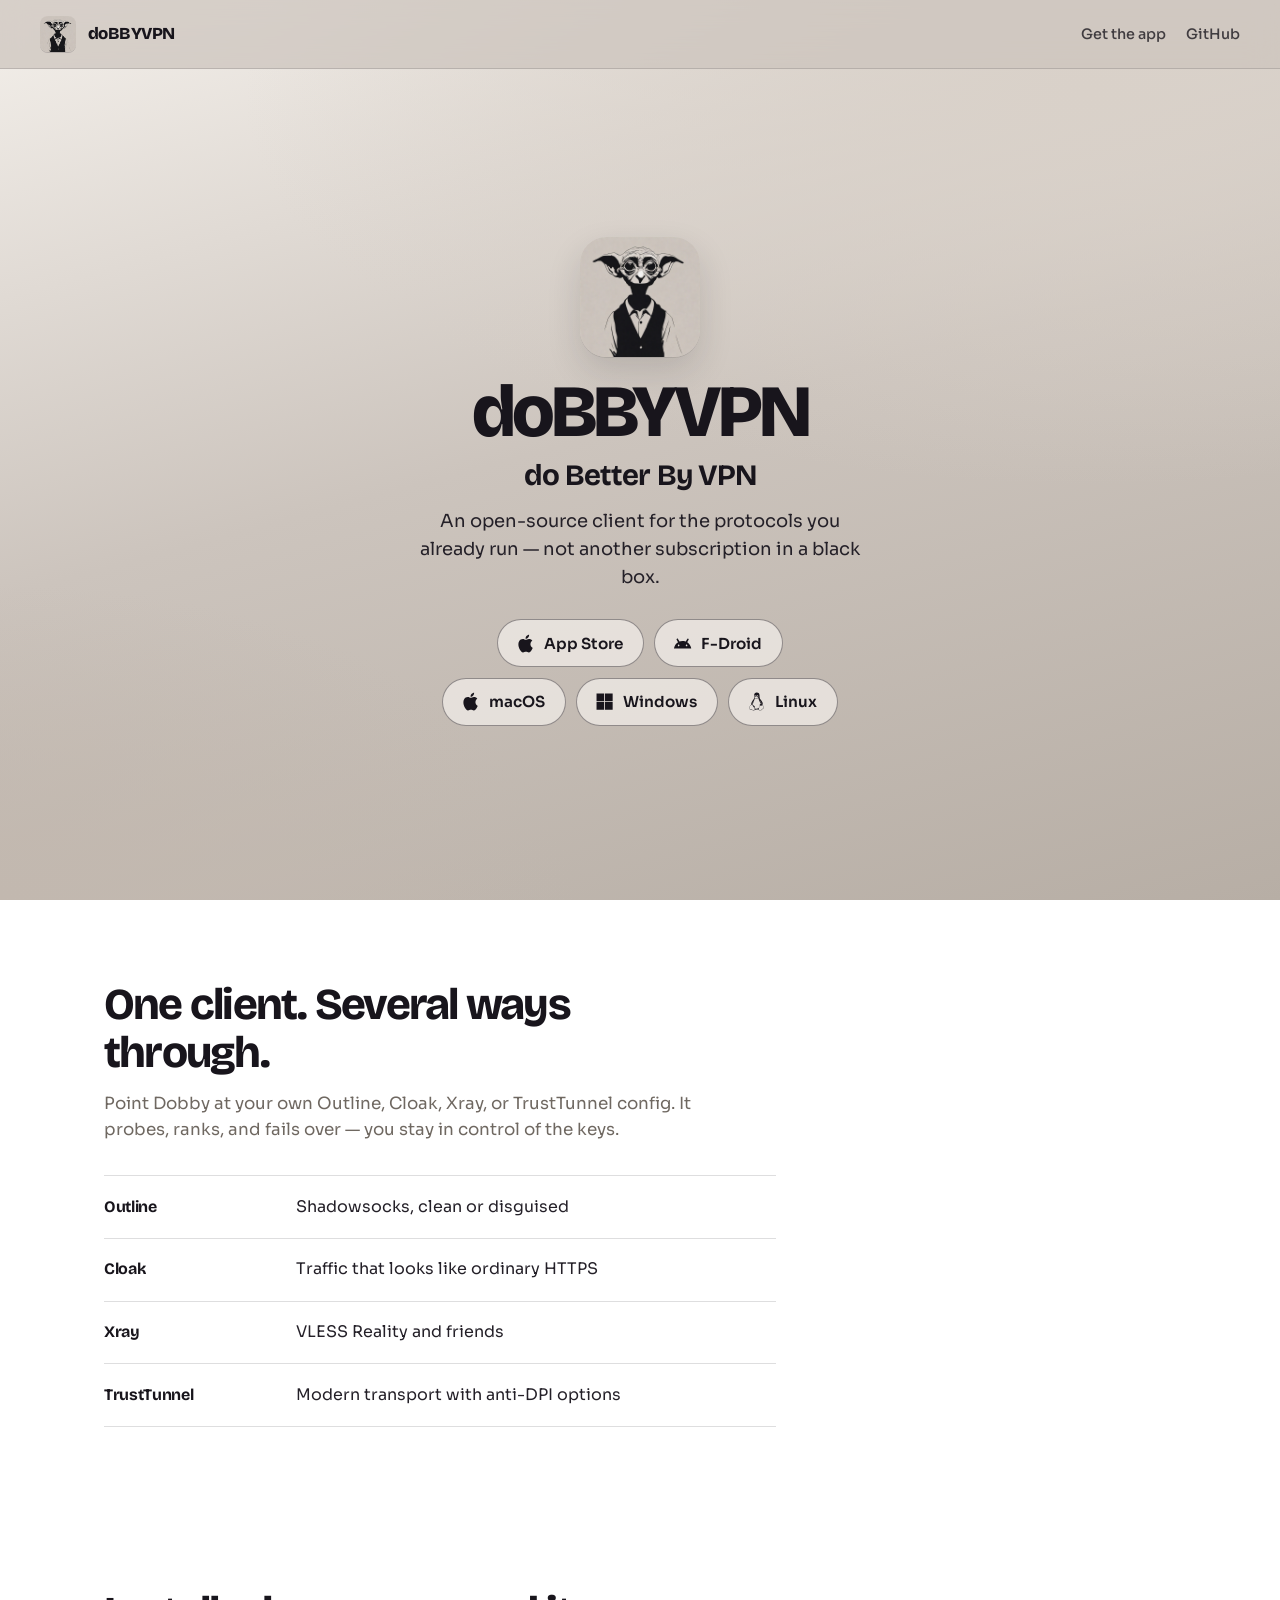
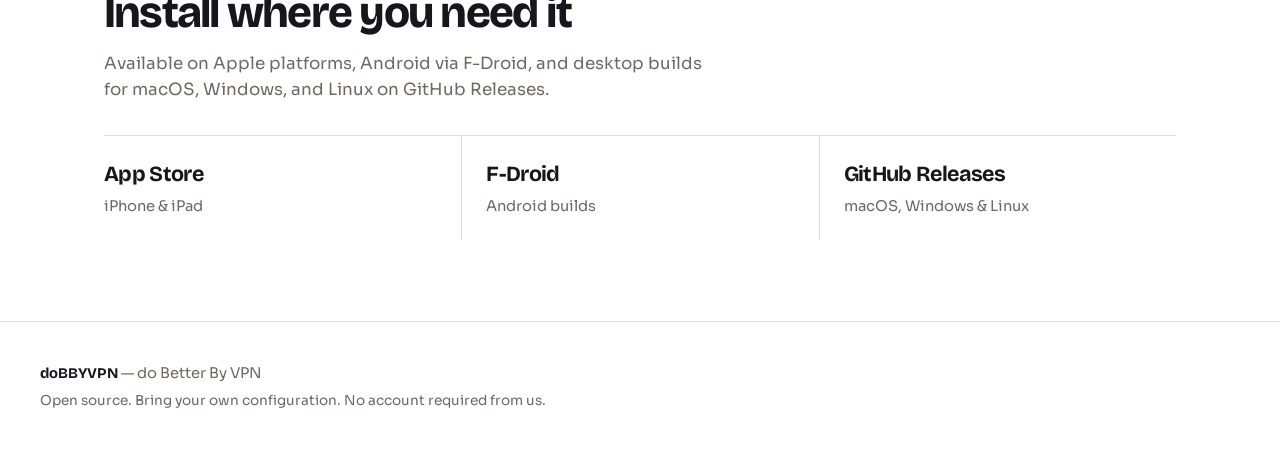
==== index.html @ 440f5062 "Add static dobbyvpn.com landing page. Publish a centered product landing with App Store, F-Droid, an" ====
<!DOCTYPE html>
<html lang="en">
<head>
  <meta charset="utf-8" />
  <meta name="viewport" content="width=device-width, initial-scale=1" />
  <title>doBBYVPN — do Better By VPN</title>
  <meta name="description" content="Open-source multi-protocol VPN client. Outline, Cloak, Xray, and TrustTunnel — bring your own config, keep your traffic yours." />
  <link rel="icon" type="image/png" sizes="32x32" href="assets/favicon-32.png" />
  <link rel="apple-touch-icon" href="assets/apple-touch-icon.png" />
  <link rel="preconnect" href="https://fonts.googleapis.com" />
  <link rel="preconnect" href="https://fonts.gstatic.com" crossorigin />
  <link href="https://fonts.googleapis.com/css2?family=Bricolage+Grotesque:opsz,wght@12..96,500;12..96,700;12..96,800&family=Sora:wght@400;500;600&display=swap" rel="stylesheet" />
  <link rel="stylesheet" href="styles.css" />
</head>
<body>
  <a class="skip" href="#main">Skip to content</a>

  <header class="site-header">
    <div class="brand-mark" aria-hidden="true">
      <img src="assets/icon-512.png" alt="" width="36" height="36" />
    </div>
    <span class="brand-word">doBBYVPN</span>
    <nav class="header-nav" aria-label="Primary">
      <a href="#get">Get the app</a>
      <a href="https://github.com/DobbyVPN/DobbyVPN" rel="noopener noreferrer">GitHub</a>
    </nav>
  </header>

  <main id="main">
    <section class="hero" aria-label="DobbyVPN">
      <div class="hero-stage">
        <div class="hero-visual" aria-hidden="true">
          <img class="hero-icon" src="assets/icon.png" alt="" width="1024" height="1024" />
        </div>
        <div class="hero-copy">
          <p class="brand-hero">doBBYVPN</p>
          <h1>do Better By VPN</h1>
          <p class="lede">
            An open-source client for the protocols you already run —
            not another subscription in a black box.
          </p>
          <div class="cta-stack" aria-label="Downloads">
            <div class="cta-row" aria-label="Mobile">
              <a class="btn btn-ghost" href="https://apps.apple.com/us/app/dobbyvpn-do-better-by-vpn/id6741442515" rel="noopener noreferrer">
                <span class="btn-icon btn-icon--apple" aria-hidden="true"><svg viewBox="0 0 24 24" focusable="false"><path fill="currentColor" d="M12.152 6.896c-.948 0-2.415-1.078-3.96-1.04-2.04.027-3.91 1.183-4.961 3.014-2.117 3.675-.546 9.103 1.519 12.09 1.013 1.454 2.208 3.09 3.792 3.039 1.52-.065 2.09-.987 3.935-.987 1.831 0 2.35.987 3.96.948 1.637-.026 2.676-1.48 3.676-2.948 1.156-1.688 1.636-3.325 1.662-3.415-.039-.013-3.182-1.221-3.22-4.857-.026-3.04 2.48-4.494 2.597-4.559-1.429-2.09-3.623-2.324-4.39-2.376-2-.156-3.675 1.09-4.61 1.09zM15.53 3.83c.843-1.012 1.4-2.427 1.245-3.83-1.207.052-2.662.805-3.532 1.818-.78.896-1.454 2.338-1.273 3.714 1.338.104 2.715-.688 3.559-1.701"/></svg></span>
                <span>App Store</span>
              </a>
              <a class="btn btn-ghost" href="https://f-droid.org/en/packages/com.dobby.vpn/" rel="noopener noreferrer">
                <span class="btn-icon btn-icon--android" aria-hidden="true"><svg viewBox="0 0 24 24" focusable="false"><path fill="currentColor" d="M18.4395 5.5586c-.675 1.1664-1.352 2.3318-2.0274 3.498-.0366-.0155-.0742-.0286-.1113-.043-1.8249-.6957-3.484-.8-4.42-.787-1.8551.0185-3.3544.4643-4.2597.8203-.084-.1494-1.7526-3.021-2.0215-3.4864a1.1451 1.1451 0 0 0-.1406-.1914c-.3312-.364-.9054-.4859-1.379-.203-.475.282-.7136.9361-.3886 1.5019 1.9466 3.3696-.0966-.2158 1.9473 3.3593.0172.031-.4946.2642-1.3926 1.0177C2.8987 12.176.452 14.772 0 18.9902h24c-.119-1.1108-.3686-2.099-.7461-3.0683-.7438-1.9118-1.8435-3.2928-2.7402-4.1836a12.1048 12.1048 0 0 0-2.1309-1.6875c.6594-1.122 1.312-2.2559 1.9649-3.3848.2077-.3615.1886-.7956-.0079-1.1191a1.1001 1.1001 0 0 0-.8515-.5332c-.5225-.0536-.9392.3128-1.0488.5449zm-.0391 8.461c.3944.5926.324 1.3306-.1563 1.6503-.4799.3197-1.188.0985-1.582-.4941-.3944-.5927-.324-1.3307.1563-1.6504.4727-.315 1.1812-.1086 1.582.4941zM7.207 13.5273c.4803.3197.5506 1.0577.1563 1.6504-.394.5926-1.1038.8138-1.584.4941-.48-.3197-.5503-1.0577-.1563-1.6504.4008-.6021 1.1087-.8106 1.584-.4941z"/></svg></span>
                <span>F-Droid</span>
              </a>
            </div>
            <div class="cta-row" aria-label="Desktop">
              <a class="btn btn-ghost" href="https://github.com/DobbyVPN/DobbyVPN/releases" rel="noopener noreferrer">
                <span class="btn-icon btn-icon--apple" aria-hidden="true"><svg viewBox="0 0 24 24" focusable="false"><path fill="currentColor" d="M12.152 6.896c-.948 0-2.415-1.078-3.96-1.04-2.04.027-3.91 1.183-4.961 3.014-2.117 3.675-.546 9.103 1.519 12.09 1.013 1.454 2.208 3.09 3.792 3.039 1.52-.065 2.09-.987 3.935-.987 1.831 0 2.35.987 3.96.948 1.637-.026 2.676-1.48 3.676-2.948 1.156-1.688 1.636-3.325 1.662-3.415-.039-.013-3.182-1.221-3.22-4.857-.026-3.04 2.48-4.494 2.597-4.559-1.429-2.09-3.623-2.324-4.39-2.376-2-.156-3.675 1.09-4.61 1.09zM15.53 3.83c.843-1.012 1.4-2.427 1.245-3.83-1.207.052-2.662.805-3.532 1.818-.78.896-1.454 2.338-1.273 3.714 1.338.104 2.715-.688 3.559-1.701"/></svg></span>
                <span>macOS</span>
              </a>
              <a class="btn btn-ghost" href="https://github.com/DobbyVPN/DobbyVPN/releases" rel="noopener noreferrer">
                <span class="btn-icon btn-icon--windows" aria-hidden="true"><svg viewBox="0 0 24 24" focusable="false"><path fill="currentColor" d="M0,0H11.377V11.372H0ZM12.623,0H24V11.372H12.623ZM0,12.623H11.377V24H0Zm12.623,0H24V24H12.623"/></svg></span>
                <span>Windows</span>
              </a>
              <a class="btn btn-ghost" href="https://github.com/DobbyVPN/DobbyVPN/releases" rel="noopener noreferrer">
                <span class="btn-icon btn-icon--linux" aria-hidden="true"><svg viewBox="0 0 24 24" focusable="false"><path fill="currentColor" d="M12.504 0c-.155 0-.315.008-.48.021-4.226.333-3.105 4.807-3.17 6.298-.076 1.092-.3 1.953-1.05 3.02-.885 1.051-2.127 2.75-2.716 4.521-.278.832-.41 1.684-.287 2.489a.424.424 0 00-.11.135c-.26.268-.45.6-.663.839-.199.199-.485.267-.797.4-.313.136-.658.269-.864.68-.09.189-.136.394-.132.602 0 .199.027.4.055.536.058.399.116.728.04.97-.249.68-.28 1.145-.106 1.484.174.334.535.47.94.601.81.2 1.91.135 2.774.6.926.466 1.866.67 2.616.47.526-.116.97-.464 1.208-.946.587-.003 1.23-.269 2.26-.334.699-.058 1.574.267 2.577.2.025.134.063.198.114.333l.003.003c.391.778 1.113 1.132 1.884 1.071.771-.06 1.592-.536 2.257-1.306.631-.765 1.683-1.084 2.378-1.503.348-.199.629-.469.649-.853.023-.4-.2-.811-.714-1.376v-.097l-.003-.003c-.17-.2-.25-.535-.338-.926-.085-.401-.182-.786-.492-1.046h-.003c-.059-.054-.123-.067-.188-.135a.357.357 0 00-.19-.064c.431-1.278.264-2.55-.173-3.694-.533-1.41-1.465-2.638-2.175-3.483-.796-1.005-1.576-1.957-1.56-3.368.026-2.152.236-6.133-3.544-6.139zm.529 3.405h.013c.213 0 .396.062.584.198.19.135.33.332.438.533.105.259.158.459.166.724 0-.02.006-.04.006-.06v.105a.086.086 0 01-.004-.021l-.004-.024a1.807 1.807 0 01-.15.706.953.953 0 01-.213.335.71.71 0 00-.088-.042c-.104-.045-.198-.064-.284-.133a1.312 1.312 0 00-.22-.066c.05-.06.146-.133.183-.198.053-.128.082-.264.088-.402v-.02a1.21 1.21 0 00-.061-.4c-.045-.134-.101-.2-.183-.333-.084-.066-.167-.132-.267-.132h-.016c-.093 0-.176.03-.262.132a.8.8 0 00-.205.334 1.18 1.18 0 00-.09.4v.019c.002.089.008.179.02.267-.193-.067-.438-.135-.607-.202a1.635 1.635 0 01-.018-.2v-.02a1.772 1.772 0 01.15-.768c.082-.22.232-.406.43-.533a.985.985 0 01.594-.2zm-2.962.059h.036c.142 0 .27.048.399.135.146.129.264.288.344.465.09.199.14.4.153.667v.004c.007.134.006.2-.002.266v.08c-.03.007-.056.018-.083.024-.152.055-.274.135-.393.2.012-.09.013-.18.003-.267v-.015c-.012-.133-.04-.2-.082-.333a.613.613 0 00-.166-.267.248.248 0 00-.183-.064h-.021c-.071.006-.13.04-.186.132a.552.552 0 00-.12.27.944.944 0 00-.023.33v.015c.012.135.037.2.08.334.046.134.098.2.166.268.01.009.02.018.034.024-.07.057-.117.07-.176.136a.304.304 0 01-.131.068 2.62 2.62 0 01-.275-.402 1.772 1.772 0 01-.155-.667 1.759 1.759 0 01.08-.668 1.43 1.43 0 01.283-.535c.128-.133.26-.2.418-.2zm1.37 1.706c.332 0 .733.065 1.216.399.293.2.523.269 1.052.468h.003c.255.136.405.266.478.399v-.131a.571.571 0 01.016.47c-.123.31-.516.643-1.063.842v.002c-.268.135-.501.333-.775.465-.276.135-.588.292-1.012.267a1.139 1.139 0 01-.448-.067 3.566 3.566 0 01-.322-.198c-.195-.135-.363-.332-.612-.465v-.005h-.005c-.4-.246-.616-.512-.686-.71-.07-.268-.005-.47.193-.6.224-.135.38-.271.483-.336.104-.074.143-.102.176-.131h.002v-.003c.169-.202.436-.47.839-.601.139-.036.294-.065.466-.065zm2.8 2.142c.358 1.417 1.196 3.475 1.735 4.473.286.534.855 1.659 1.102 3.024.156-.005.33.018.513.064.646-1.671-.546-3.467-1.089-3.966-.22-.2-.232-.335-.123-.335.59.534 1.365 1.572 1.646 2.757.13.535.16 1.104.021 1.67.067.028.135.06.205.067 1.032.534 1.413.938 1.23 1.537v-.043c-.06-.003-.12 0-.18 0h-.016c.151-.467-.182-.825-1.065-1.224-.915-.4-1.646-.336-1.77.465-.008.043-.013.066-.018.135-.068.023-.139.053-.209.064-.43.268-.662.669-.793 1.187-.13.533-.17 1.156-.205 1.869v.003c-.02.334-.17.838-.319 1.35-1.5 1.072-3.58 1.538-5.348.334a2.645 2.645 0 00-.402-.533 1.45 1.45 0 00-.275-.333c.182 0 .338-.03.465-.067a.615.615 0 00.314-.334c.108-.267 0-.697-.345-1.163-.345-.467-.931-.995-1.788-1.521-.63-.4-.986-.87-1.15-1.396-.165-.534-.143-1.085-.015-1.645.245-1.07.873-2.11 1.274-2.763.107-.065.037.135-.408.974-.396.751-1.14 2.497-.122 3.854a8.123 8.123 0 01.647-2.876c.564-1.278 1.743-3.504 1.836-5.268.048.036.217.135.289.202.218.133.38.333.59.465.21.201.477.335.876.335.039.003.075.006.11.006.412 0 .73-.134.997-.268.29-.134.52-.334.74-.4h.005c.467-.135.835-.402 1.044-.7zm2.185 8.958c.037.6.343 1.245.882 1.377.588.134 1.434-.333 1.791-.765l.211-.01c.315-.007.577.01.847.268l.003.003c.208.199.305.53.391.876.085.4.154.78.409 1.066.486.527.645.906.636 1.14l.003-.007v.018l-.003-.012c-.015.262-.185.396-.498.595-.63.401-1.746.712-2.457 1.57-.618.737-1.37 1.14-2.036 1.191-.664.053-1.237-.2-1.574-.898l-.005-.003c-.21-.4-.12-1.025.056-1.69.176-.668.428-1.344.463-1.897.037-.714.076-1.335.195-1.814.12-.465.308-.797.641-.984l.045-.022zm-10.814.049h.01c.053 0 .105.005.157.014.376.055.706.333 1.023.752l.91 1.664.003.003c.243.533.754 1.064 1.189 1.637.434.598.77 1.131.729 1.57v.006c-.057.744-.48 1.148-1.125 1.294-.645.135-1.52.002-2.395-.464-.968-.536-2.118-.469-2.857-.602-.369-.066-.61-.2-.723-.4-.11-.2-.113-.602.123-1.23v-.004l.002-.003c.117-.334.03-.752-.027-1.118-.055-.401-.083-.71.043-.94.16-.334.396-.4.69-.533.294-.135.64-.202.915-.47h.002v-.002c.256-.268.445-.601.668-.838.19-.201.38-.336.663-.336zm7.159-9.074c-.435.201-.945.535-1.488.535-.542 0-.97-.267-1.28-.466-.154-.134-.28-.268-.373-.335-.164-.134-.144-.333-.074-.333.109.016.129.134.199.2.096.066.215.2.36.333.292.2.68.467 1.167.467.485 0 1.053-.267 1.398-.466.195-.135.445-.334.648-.467.156-.136.149-.267.279-.267.128.016.034.134-.147.332a8.097 8.097 0 01-.69.468zm-1.082-1.583V5.64c-.006-.02.013-.042.029-.05.074-.043.18-.027.26.004.063 0 .16.067.15.135-.006.049-.085.066-.135.066-.055 0-.092-.043-.141-.068-.052-.018-.146-.008-.163-.065zm-.551 0c-.02.058-.113.049-.166.066-.047.025-.086.068-.14.068-.05 0-.13-.02-.136-.068-.01-.066.088-.133.15-.133.08-.031.184-.047.259-.005.019.009.036.03.03.05v.02h.003z"/></svg></span>
                <span>Linux</span>
              </a>
            </div>
          </div>
        </div>
      </div>
    </section>

    <section class="protocols" id="protocols" aria-labelledby="protocols-title">
      <h2 id="protocols-title">One client. Several ways through.</h2>
      <p class="section-lede">
        Point Dobby at your own Outline, Cloak, Xray, or TrustTunnel config.
        It probes, ranks, and fails over — you stay in control of the keys.
      </p>
      <ul class="protocol-list">
        <li><span>Outline</span> Shadowsocks, clean or disguised</li>
        <li><span>Cloak</span> Traffic that looks like ordinary HTTPS</li>
        <li><span>Xray</span> VLESS Reality and friends</li>
        <li><span>TrustTunnel</span> Modern transport with anti-DPI options</li>
      </ul>
    </section>

    <section class="get" id="get" aria-labelledby="get-title">
      <h2 id="get-title">Install where you need it</h2>
      <p class="section-lede">
        Available on Apple platforms, Android via F-Droid, and desktop builds
        for macOS, Windows, and Linux on GitHub Releases.
      </p>
      <div class="store-links">
        <a class="store" href="https://apps.apple.com/us/app/dobbyvpn-do-better-by-vpn/id6741442515" rel="noopener noreferrer">
          <strong>App Store</strong>
          <span>iPhone &amp; iPad</span>
        </a>
        <a class="store" href="https://f-droid.org/en/packages/com.dobby.vpn/" rel="noopener noreferrer">
          <strong>F-Droid</strong>
          <span>Android builds</span>
        </a>
        <a class="store" href="https://github.com/DobbyVPN/DobbyVPN/releases" rel="noopener noreferrer">
          <strong>GitHub Releases</strong>
          <span>macOS, Windows &amp; Linux</span>
        </a>
      </div>
    </section>
  </main>

  <footer class="site-footer">
    <p><strong>doBBYVPN</strong> — do Better By VPN</p>
    <p class="fine">Open source. Bring your own configuration. No account required from us.</p>
  </footer>

  <script src="main.js"></script>
</body>
</html>
---- styles.css ----
:root {
  --stone: #ccc4bd;
  --stone-deep: #b7aea5;
  --paper: #e8e1da;
  --ink: #18151c;
  --ink-soft: #242028;
  --muted: #6f6861;
  --shirt: #f4f0eb;
  --line: color-mix(in srgb, var(--ink) 14%, transparent);
  --radius-btn: 999px;
  --font-display: "Bricolage Grotesque", Georgia, serif;
  --font-body: "Sora", system-ui, sans-serif;
  --ease: cubic-bezier(0.22, 1, 0.36, 1);
}

*,
*::before,
*::after {
  box-sizing: border-box;
}

html {
  scroll-behavior: smooth;
}

body {
  margin: 0;
  min-height: 100vh;
  color: var(--ink);
  background:
    radial-gradient(120% 80% at 85% 10%, #d9d1c9 0%, transparent 55%),
    radial-gradient(90% 70% at 0% 100%, #c2b8af 0%, transparent 50%),
    linear-gradient(165deg, var(--shirt) 0%, var(--stone) 48%, var(--stone-deep) 100%);
  background-attachment: fixed;
  font-family: var(--font-body);
  font-weight: 400;
  line-height: 1.55;
  -webkit-font-smoothing: antialiased;
  text-rendering: optimizeLegibility;
}

img {
  max-width: 100%;
  display: block;
}

a {
  color: inherit;
}

.skip {
  position: absolute;
  left: -9999px;
  top: 0;
  background: var(--ink);
  color: var(--shirt);
  padding: 0.75rem 1rem;
  z-index: 100;
}

.skip:focus {
  left: 1rem;
  top: 1rem;
}

.site-header {
  position: fixed;
  inset: 0 0 auto;
  z-index: 20;
  display: flex;
  align-items: center;
  gap: 0.75rem;
  padding: 1rem clamp(1.25rem, 4vw, 2.5rem);
  background: color-mix(in srgb, var(--stone) 72%, transparent);
  backdrop-filter: blur(14px);
  border-bottom: 1px solid var(--line);
  transform: translateY(0);
  transition: transform 0.45s var(--ease), background 0.3s ease;
}

.site-header.is-hidden {
  transform: translateY(-110%);
}

.brand-mark img {
  width: 36px;
  height: 36px;
  border-radius: 22%;
  box-shadow: 0 1px 0 color-mix(in srgb, var(--ink) 18%, transparent);
}

.brand-word {
  font-family: var(--font-display);
  font-weight: 800;
  font-size: 1.05rem;
  letter-spacing: -0.03em;
}

.header-nav {
  margin-left: auto;
  display: flex;
  gap: 1.25rem;
  font-size: 0.9rem;
  font-weight: 500;
}

.header-nav a {
  text-decoration: none;
  opacity: 0.78;
  transition: opacity 0.2s ease;
}

.header-nav a:hover,
.header-nav a:focus-visible {
  opacity: 1;
}

/* —— Hero: icon above a centered text stack —— */
.hero {
  min-height: 100svh;
  display: flex;
  align-items: center;
  justify-content: center;
  position: relative;
  overflow: clip;
  padding: clamp(5.5rem, 12vh, 7rem) clamp(1.25rem, 4vw, 2.5rem) clamp(2rem, 5vh, 3rem);
}

.hero-stage {
  display: flex;
  flex-direction: column;
  align-items: center;
  text-align: center;
  width: min(100%, 36rem);
  margin-inline: auto;
  animation: copy-in 1s var(--ease) 0.12s both;
}

.hero-visual {
  width: clamp(5.75rem, 16vw, 7.5rem);
  margin-bottom: 1.35rem;
}

.hero-icon {
  width: 100%;
  aspect-ratio: 1;
  height: auto;
  display: block;
  border-radius: 22%;
  box-shadow:
    0 1px 0 color-mix(in srgb, var(--ink) 10%, transparent),
    0 14px 34px color-mix(in srgb, var(--ink) 14%, transparent);
  animation: icon-rise 1.35s var(--ease) both;
}

.hero-copy {
  width: 100%;
}

.brand-hero {
  margin: 0 0 0.7rem;
  font-family: var(--font-display);
  font-weight: 800;
  font-size: clamp(2.8rem, 8vw, 4.6rem);
  line-height: 0.92;
  letter-spacing: -0.055em;
}

.hero h1 {
  margin: 0 0 1rem;
  font-family: var(--font-display);
  font-weight: 700;
  font-size: clamp(1.35rem, 3.2vw, 1.85rem);
  letter-spacing: -0.03em;
  line-height: 1.15;
}

.lede {
  margin: 0 auto 1.75rem;
  max-width: 28rem;
  color: var(--ink-soft);
  font-size: clamp(1rem, 2.2vw, 1.125rem);
}

.cta-stack {
  display: flex;
  flex-direction: column;
  align-items: center;
  gap: 0.65rem;
}

.cta-row {
  display: flex;
  flex-wrap: wrap;
  justify-content: center;
  gap: 0.65rem;
}

.btn {
  display: inline-flex;
  align-items: center;
  justify-content: center;
  gap: 0.55rem;
  min-height: 3rem;
  padding: 0.7rem 1.25rem 0.7rem 1.1rem;
  border-radius: var(--radius-btn);
  font-family: var(--font-body);
  font-size: 0.95rem;
  font-weight: 600;
  line-height: 1;
  text-decoration: none;
  overflow: visible;
  transition: transform 0.25s var(--ease), background 0.2s ease, color 0.2s ease, box-shadow 0.25s ease;
}

.btn-icon {
  display: inline-grid;
  place-items: center;
  width: 1.2rem;
  height: 1.2rem;
  flex: 0 0 1.2rem;
  overflow: visible;
}

.btn-icon svg {
  width: 1.2rem;
  height: 1.2rem;
  display: block;
  overflow: visible;
}

/* optical size matching across uneven brand marks */
.btn-icon--apple svg {
  transform: scale(0.92);
}

.btn-icon--android svg {
  transform: scale(0.9);
}

.btn-icon--windows svg {
  transform: scale(0.84);
}

.btn-icon--linux svg {
  transform: scale(0.94);
}

.btn span {
  display: inline-block;
  line-height: 1.2rem;
}

.btn:hover {
  transform: translateY(-2px);
}

.btn:active {
  transform: translateY(0);
}

.btn-primary {
  background: var(--ink);
  color: var(--shirt);
  box-shadow: 0 10px 28px color-mix(in srgb, var(--ink) 22%, transparent);
}

.btn-primary:hover {
  background: var(--ink-soft);
}

.btn-ghost {
  background: color-mix(in srgb, var(--shirt) 70%, transparent);
  border: 1.5px solid color-mix(in srgb, var(--ink) 42%, transparent);
  color: var(--ink);
}

.btn-ghost:hover {
  background: var(--shirt);
}

/* —— Sections —— */
.protocols,
.get {
  position: relative;
  z-index: 1;
  padding: clamp(3.5rem, 9vh, 6rem) clamp(1.25rem, 4vw, 2.5rem);
  max-width: 72rem;
  margin: 0 auto;
}

.protocols h2,
.get h2 {
  margin: 0 0 0.85rem;
  font-family: var(--font-display);
  font-weight: 750;
  font-size: clamp(1.85rem, 4vw, 2.75rem);
  letter-spacing: -0.04em;
  line-height: 1.1;
  max-width: 18ch;
}

.section-lede {
  margin: 0 0 2rem;
  max-width: 38rem;
  color: var(--muted);
  font-size: 1.05rem;
}

.protocol-list {
  list-style: none;
  margin: 0;
  padding: 0;
  display: grid;
  gap: 0;
  border-top: 1px solid var(--line);
}

.protocol-list li {
  display: grid;
  grid-template-columns: minmax(7rem, 11rem) 1fr;
  gap: 1rem;
  padding: 1.15rem 0;
  border-bottom: 1px solid var(--line);
  font-size: 1rem;
  color: var(--ink-soft);
  opacity: 0;
  transform: translateY(12px);
  transition: opacity 0.6s var(--ease), transform 0.6s var(--ease);
}

.protocol-list li.is-in {
  opacity: 1;
  transform: none;
}

.protocol-list span {
  font-family: var(--font-display);
  font-weight: 700;
  color: var(--ink);
  letter-spacing: -0.02em;
}

.store-links {
  display: grid;
  gap: 0.85rem;
}

.store {
  display: flex;
  flex-direction: column;
  gap: 0.2rem;
  padding: 1.15rem 0;
  text-decoration: none;
  border-bottom: 1px solid var(--line);
  transition: padding-left 0.3s var(--ease);
}

.store:first-child {
  border-top: 1px solid var(--line);
}

.store:hover,
.store:focus-visible {
  padding-left: 0.5rem;
}

.store strong {
  font-family: var(--font-display);
  font-size: 1.35rem;
  letter-spacing: -0.03em;
}

.store span {
  color: var(--muted);
  font-size: 0.92rem;
}

.site-footer {
  padding: 2.5rem clamp(1.25rem, 4vw, 2.5rem) 3rem;
  border-top: 1px solid var(--line);
  color: var(--muted);
  font-size: 0.92rem;
}

.site-footer p {
  margin: 0 0 0.35rem;
  max-width: 36rem;
}

.site-footer strong {
  color: var(--ink);
  font-family: var(--font-display);
  font-weight: 700;
}

.fine {
  font-size: 0.85rem;
}

@keyframes icon-rise {
  from {
    opacity: 0;
    transform: translate3d(0, 10px, 0) scale(0.96);
  }
  to {
    opacity: 1;
    transform: none;
  }
}

@keyframes copy-in {
  from {
    opacity: 0;
    transform: translate3d(0, 18px, 0);
  }
  to {
    opacity: 1;
    transform: none;
  }
}

@media (max-width: 719px) {
  .hero {
    align-items: end;
    justify-content: center;
  }

  .hero-stage {
    width: 100%;
  }

  .hero-visual {
    width: 5.25rem;
    margin-bottom: 1.1rem;
  }
}

@media (min-width: 900px) {
  .protocol-list {
    max-width: 42rem;
  }

  .store-links {
    grid-template-columns: repeat(3, minmax(0, 1fr));
    gap: 0;
  }

  .store {
    padding: 1.4rem 1.25rem 1.4rem 0;
    border-bottom: 0;
    border-top: 1px solid var(--line);
  }

  .store:first-child {
    border-top: 1px solid var(--line);
  }

  .store + .store {
    border-left: 1px solid var(--line);
    padding-left: 1.5rem;
  }

  .store:hover,
  .store:focus-visible {
    padding-left: 0.35rem;
  }

  .store + .store:hover,
  .store + .store:focus-visible {
    padding-left: 1.85rem;
  }
}

@media (prefers-reduced-motion: reduce) {
  html {
    scroll-behavior: auto;
  }

  *,
  *::before,
  *::after {
    animation: none !important;
    transition: none !important;
  }

  .protocol-list li {
    opacity: 1;
    transform: none;
  }
}
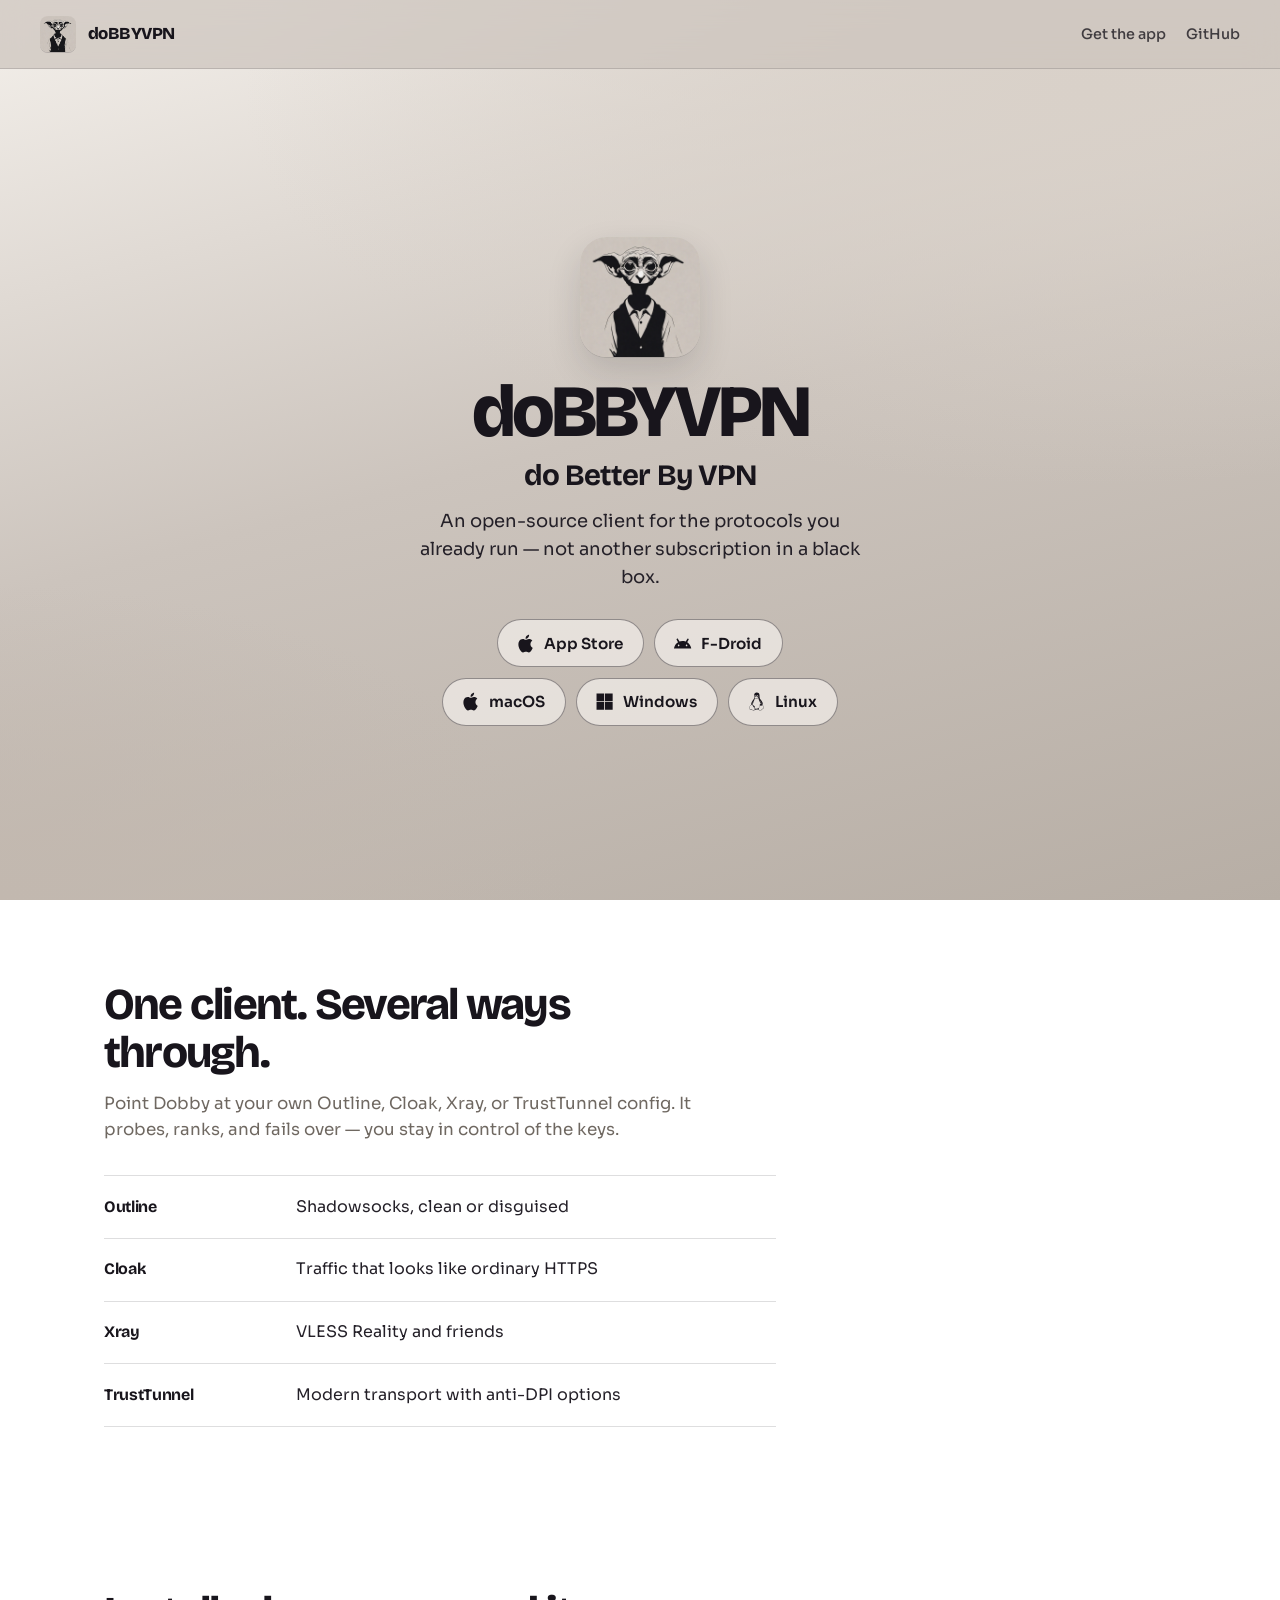
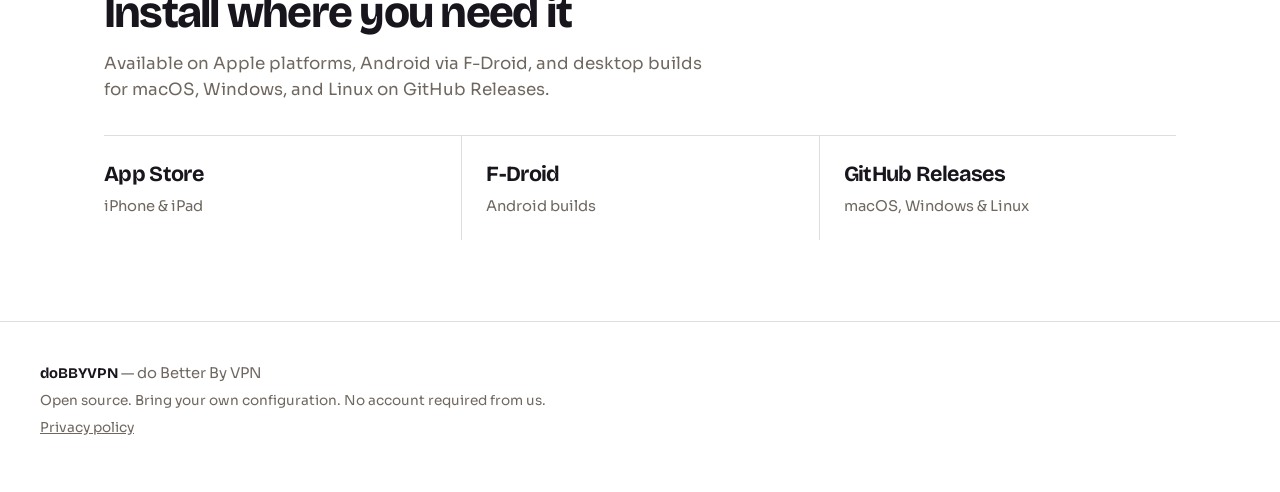
==== commit 59062211: "Add privacy policy page" ====
--- a/index.html
+++ b/index.html
@@ -109,6 +109,7 @@
   <footer class="site-footer">
     <p><strong>doBBYVPN</strong> — do Better By VPN</p>
     <p class="fine">Open source. Bring your own configuration. No account required from us.</p>
+    <p class="fine"><a href="/privacy/">Privacy policy</a></p>
   </footer>
 
   <script src="main.js"></script>
--- a/styles.css
+++ b/styles.css
@@ -289,6 +289,32 @@
   margin: 0 auto;
 }
 
+.legal {
+  min-height: 100svh;
+  max-width: 48rem;
+  margin: 0 auto;
+  padding: clamp(7rem, 14vh, 9rem) clamp(1.25rem, 5vw, 3rem) 4rem;
+}
+
+.legal h1 {
+  margin: 0 0 1.25rem;
+  font-family: var(--font-display);
+  font-size: clamp(2.4rem, 7vw, 4.5rem);
+  line-height: 0.98;
+  letter-spacing: -0.05em;
+}
+
+.legal p {
+  max-width: 42rem;
+  font-size: clamp(1rem, 2.4vw, 1.15rem);
+}
+
+.legal .fine {
+  margin-top: 2rem;
+  color: var(--muted);
+  font-size: 0.9rem;
+}
+
 .protocols h2,
 .get h2 {
   margin: 0 0 0.85rem;
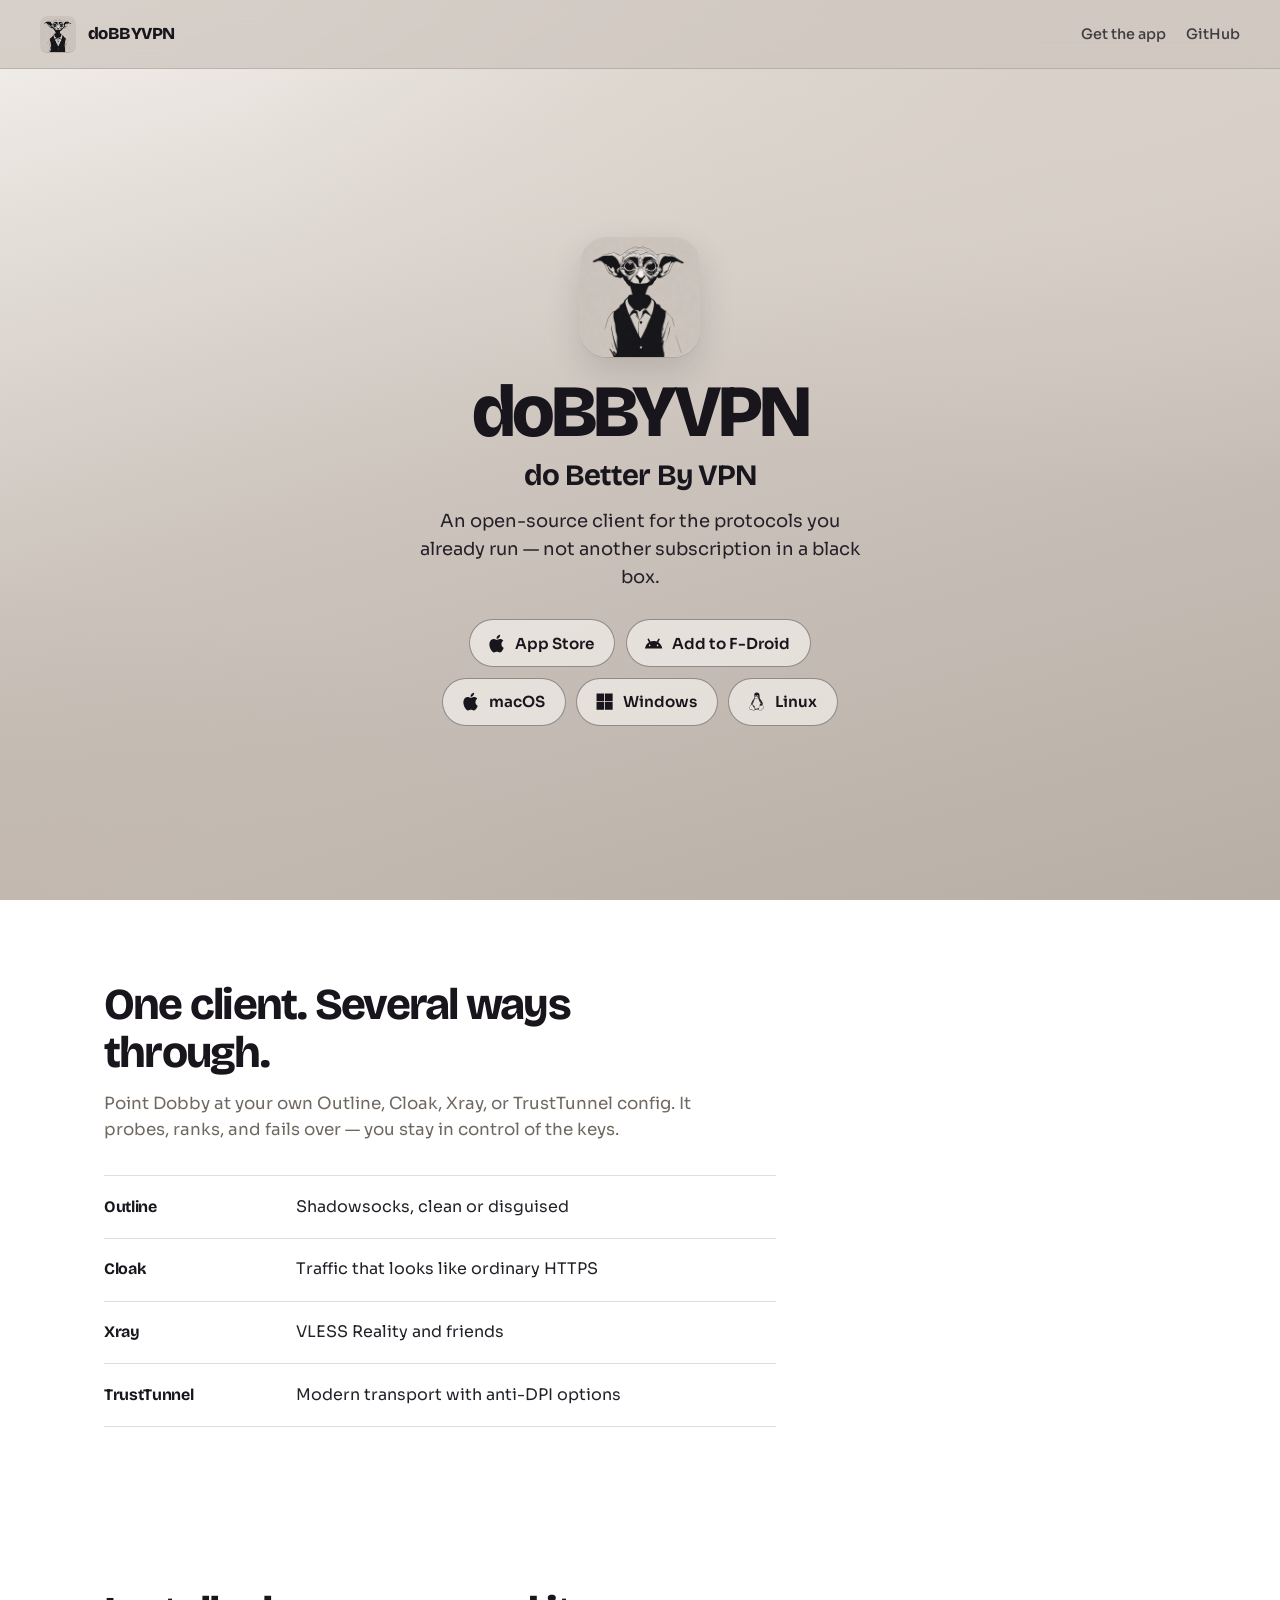
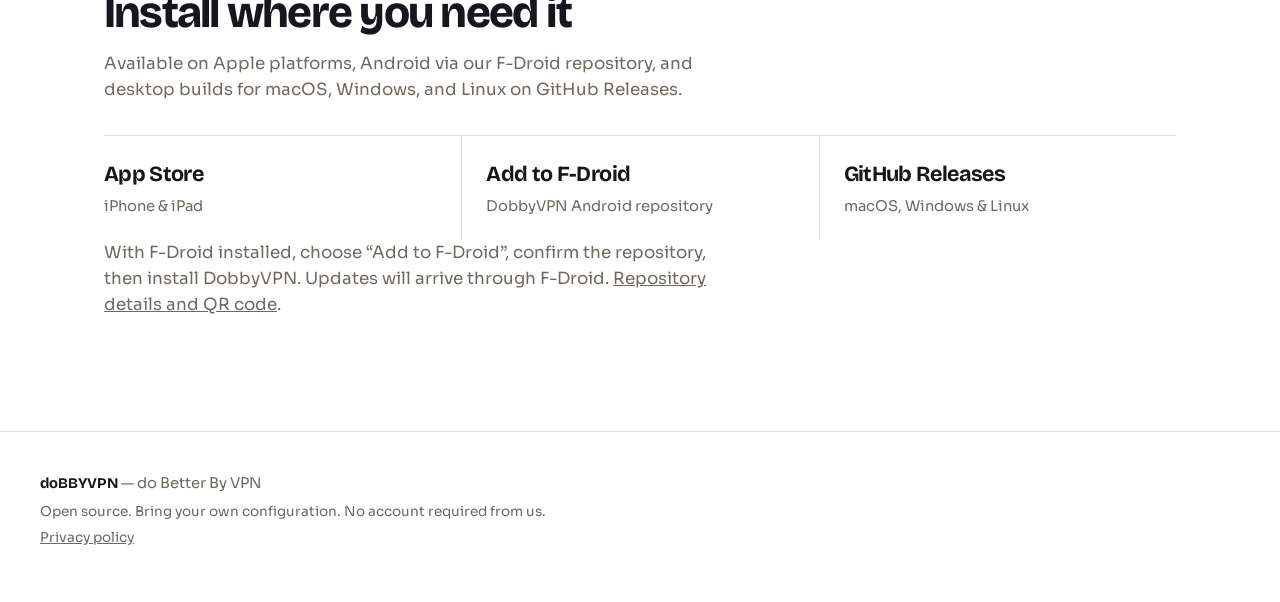
==== commit 1fd78596: "Link Android buttons to our F-Droid repository" ====
--- a/index.html
+++ b/index.html
@@ -45,9 +45,9 @@
                 <span class="btn-icon btn-icon--apple" aria-hidden="true"><svg viewBox="0 0 24 24" focusable="false"><path fill="currentColor" d="M12.152 6.896c-.948 0-2.415-1.078-3.96-1.04-2.04.027-3.91 1.183-4.961 3.014-2.117 3.675-.546 9.103 1.519 12.09 1.013 1.454 2.208 3.09 3.792 3.039 1.52-.065 2.09-.987 3.935-.987 1.831 0 2.35.987 3.96.948 1.637-.026 2.676-1.48 3.676-2.948 1.156-1.688 1.636-3.325 1.662-3.415-.039-.013-3.182-1.221-3.22-4.857-.026-3.04 2.48-4.494 2.597-4.559-1.429-2.09-3.623-2.324-4.39-2.376-2-.156-3.675 1.09-4.61 1.09zM15.53 3.83c.843-1.012 1.4-2.427 1.245-3.83-1.207.052-2.662.805-3.532 1.818-.78.896-1.454 2.338-1.273 3.714 1.338.104 2.715-.688 3.559-1.701"/></svg></span>
                 <span>App Store</span>
               </a>
-              <a class="btn btn-ghost" href="https://f-droid.org/en/packages/com.dobby.vpn/" rel="noopener noreferrer">
+              <a class="btn btn-ghost" href="https://fdroid.link/#https://f-repo.dobbyvpn.com/fdroid/repo?fingerprint=F22F23E62C095BEED3A71C4B0D69C7F3A768E52DFE6A83AAF6A2E6AB9E2FEDC4" rel="noopener noreferrer">
                 <span class="btn-icon btn-icon--android" aria-hidden="true"><svg viewBox="0 0 24 24" focusable="false"><path fill="currentColor" d="M18.4395 5.5586c-.675 1.1664-1.352 2.3318-2.0274 3.498-.0366-.0155-.0742-.0286-.1113-.043-1.8249-.6957-3.484-.8-4.42-.787-1.8551.0185-3.3544.4643-4.2597.8203-.084-.1494-1.7526-3.021-2.0215-3.4864a1.1451 1.1451 0 0 0-.1406-.1914c-.3312-.364-.9054-.4859-1.379-.203-.475.282-.7136.9361-.3886 1.5019 1.9466 3.3696-.0966-.2158 1.9473 3.3593.0172.031-.4946.2642-1.3926 1.0177C2.8987 12.176.452 14.772 0 18.9902h24c-.119-1.1108-.3686-2.099-.7461-3.0683-.7438-1.9118-1.8435-3.2928-2.7402-4.1836a12.1048 12.1048 0 0 0-2.1309-1.6875c.6594-1.122 1.312-2.2559 1.9649-3.3848.2077-.3615.1886-.7956-.0079-1.1191a1.1001 1.1001 0 0 0-.8515-.5332c-.5225-.0536-.9392.3128-1.0488.5449zm-.0391 8.461c.3944.5926.324 1.3306-.1563 1.6503-.4799.3197-1.188.0985-1.582-.4941-.3944-.5927-.324-1.3307.1563-1.6504.4727-.315 1.1812-.1086 1.582.4941zM7.207 13.5273c.4803.3197.5506 1.0577.1563 1.6504-.394.5926-1.1038.8138-1.584.4941-.48-.3197-.5503-1.0577-.1563-1.6504.4008-.6021 1.1087-.8106 1.584-.4941z"/></svg></span>
-                <span>F-Droid</span>
+                <span>Add to F-Droid</span>
               </a>
             </div>
             <div class="cta-row" aria-label="Desktop">
@@ -86,7 +86,7 @@
     <section class="get" id="get" aria-labelledby="get-title">
       <h2 id="get-title">Install where you need it</h2>
       <p class="section-lede">
-        Available on Apple platforms, Android via F-Droid, and desktop builds
+        Available on Apple platforms, Android via our F-Droid repository, and desktop builds
         for macOS, Windows, and Linux on GitHub Releases.
       </p>
       <div class="store-links">
@@ -94,15 +94,20 @@
           <strong>App Store</strong>
           <span>iPhone &amp; iPad</span>
         </a>
-        <a class="store" href="https://f-droid.org/en/packages/com.dobby.vpn/" rel="noopener noreferrer">
-          <strong>F-Droid</strong>
-          <span>Android builds</span>
+        <a class="store" href="https://fdroid.link/#https://f-repo.dobbyvpn.com/fdroid/repo?fingerprint=F22F23E62C095BEED3A71C4B0D69C7F3A768E52DFE6A83AAF6A2E6AB9E2FEDC4" rel="noopener noreferrer">
+          <strong>Add to F-Droid</strong>
+          <span>DobbyVPN Android repository</span>
         </a>
         <a class="store" href="https://github.com/DobbyVPN/DobbyVPN/releases" rel="noopener noreferrer">
           <strong>GitHub Releases</strong>
           <span>macOS, Windows &amp; Linux</span>
         </a>
       </div>
+      <p class="section-lede">
+        With F-Droid installed, choose “Add to F-Droid”, confirm the repository,
+        then install DobbyVPN. Updates will arrive through F-Droid.
+        <a href="https://f-repo.dobbyvpn.com/">Repository details and QR code</a>.
+      </p>
     </section>
   </main>
 
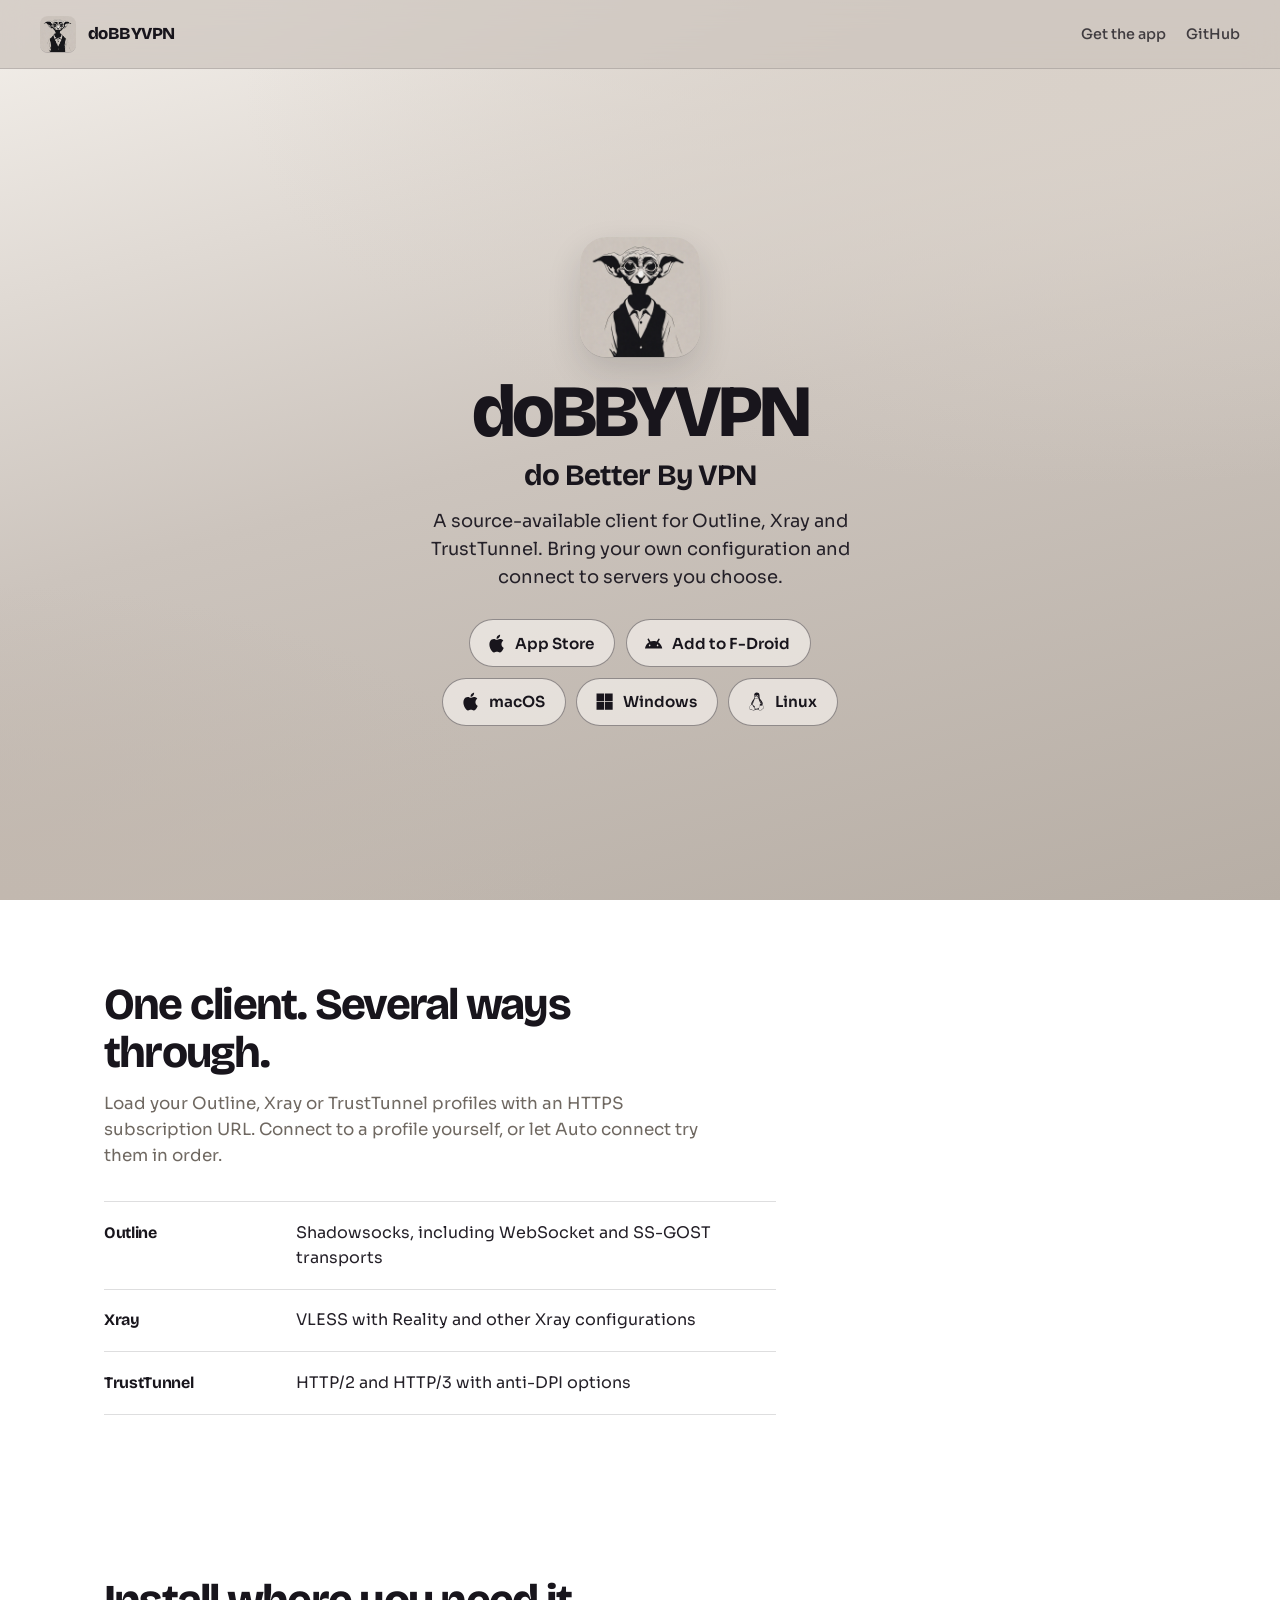
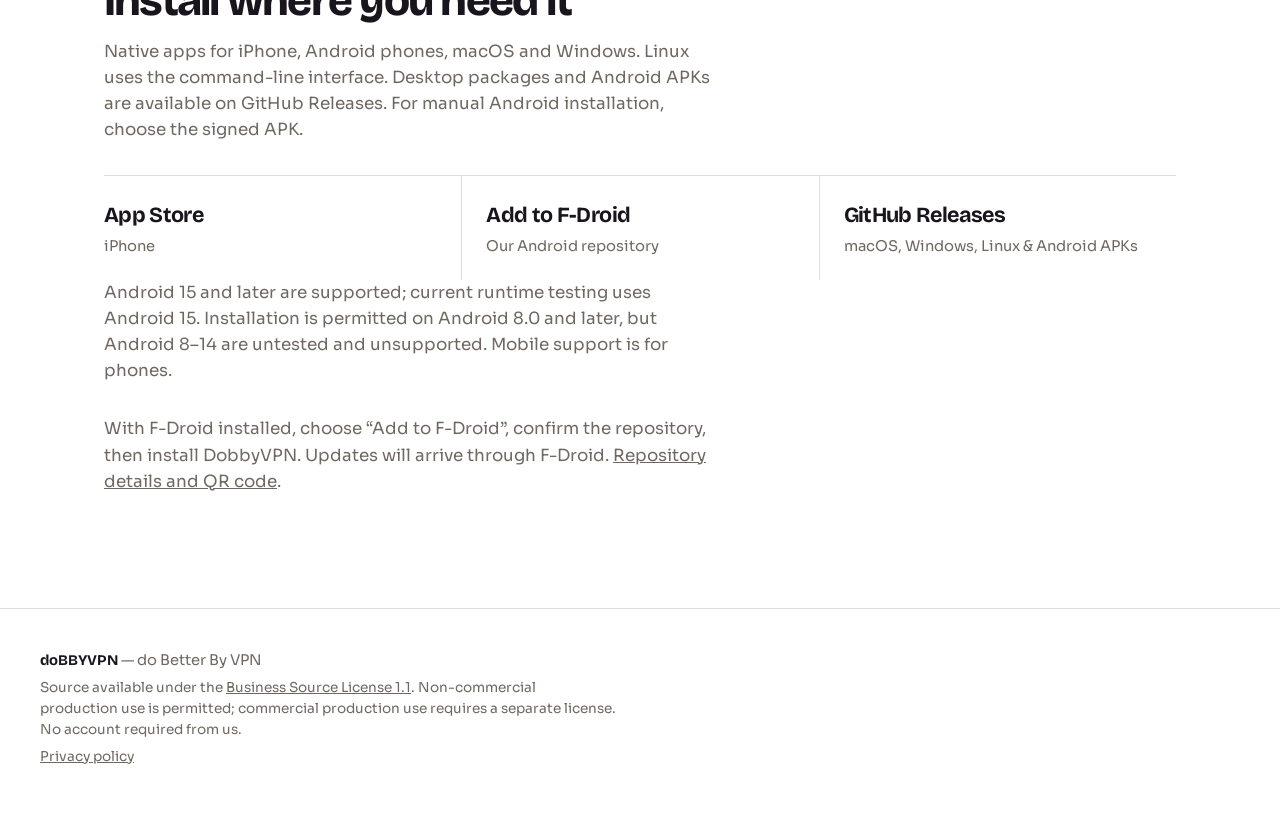
==== commit f1bb051e: "Align website copy with supported apps and licensing" ====
--- a/index.html
+++ b/index.html
@@ -4,7 +4,7 @@
   <meta charset="utf-8" />
   <meta name="viewport" content="width=device-width, initial-scale=1" />
   <title>doBBYVPN — do Better By VPN</title>
-  <meta name="description" content="Open-source multi-protocol VPN client. Outline, Cloak, Xray, and TrustTunnel — bring your own config, keep your traffic yours." />
+  <meta name="description" content="Source-available VPN client for Outline, Xray and TrustTunnel. Native apps for iPhone, Android phones, macOS and Windows; Linux CLI. Bring your own configuration." />
   <link rel="icon" type="image/png" sizes="32x32" href="assets/favicon-32.png" />
   <link rel="apple-touch-icon" href="assets/apple-touch-icon.png" />
   <link rel="preconnect" href="https://fonts.googleapis.com" />
@@ -36,8 +36,8 @@
           <p class="brand-hero">doBBYVPN</p>
           <h1>do Better By VPN</h1>
           <p class="lede">
-            An open-source client for the protocols you already run —
-            not another subscription in a black box.
+            A source-available client for Outline, Xray and TrustTunnel.
+            Bring your own configuration and connect to servers you choose.
           </p>
           <div class="cta-stack" aria-label="Downloads">
             <div class="cta-row" aria-label="Mobile">
@@ -72,37 +72,43 @@
     <section class="protocols" id="protocols" aria-labelledby="protocols-title">
       <h2 id="protocols-title">One client. Several ways through.</h2>
       <p class="section-lede">
-        Point Dobby at your own Outline, Cloak, Xray, or TrustTunnel config.
-        It probes, ranks, and fails over — you stay in control of the keys.
+        Load your Outline, Xray or TrustTunnel profiles with an HTTPS subscription URL.
+        Connect to a profile yourself, or let Auto connect try them in order.
       </p>
       <ul class="protocol-list">
-        <li><span>Outline</span> Shadowsocks, clean or disguised</li>
-        <li><span>Cloak</span> Traffic that looks like ordinary HTTPS</li>
-        <li><span>Xray</span> VLESS Reality and friends</li>
-        <li><span>TrustTunnel</span> Modern transport with anti-DPI options</li>
+        <li><span>Outline</span> Shadowsocks, including WebSocket and SS-GOST transports</li>
+        <li><span>Xray</span> VLESS with Reality and other Xray configurations</li>
+        <li><span>TrustTunnel</span> HTTP/2 and HTTP/3 with anti-DPI options</li>
       </ul>
     </section>
 
     <section class="get" id="get" aria-labelledby="get-title">
       <h2 id="get-title">Install where you need it</h2>
       <p class="section-lede">
-        Available on Apple platforms, Android via our F-Droid repository, and desktop builds
-        for macOS, Windows, and Linux on GitHub Releases.
+        Native apps for iPhone, Android phones, macOS and Windows.
+        Linux uses the command-line interface. Desktop packages and Android APKs
+        are available on GitHub Releases. For manual Android installation,
+        choose the signed APK.
       </p>
       <div class="store-links">
         <a class="store" href="https://apps.apple.com/us/app/dobbyvpn-do-better-by-vpn/id6741442515" rel="noopener noreferrer">
           <strong>App Store</strong>
-          <span>iPhone &amp; iPad</span>
+          <span>iPhone</span>
         </a>
         <a class="store" href="https://fdroid.link/#https://f-repo.dobbyvpn.com/fdroid/repo?fingerprint=F22F23E62C095BEED3A71C4B0D69C7F3A768E52DFE6A83AAF6A2E6AB9E2FEDC4" rel="noopener noreferrer">
           <strong>Add to F-Droid</strong>
-          <span>DobbyVPN Android repository</span>
+          <span>Our Android repository</span>
         </a>
         <a class="store" href="https://github.com/DobbyVPN/DobbyVPN/releases" rel="noopener noreferrer">
           <strong>GitHub Releases</strong>
-          <span>macOS, Windows &amp; Linux</span>
+          <span>macOS, Windows, Linux &amp; Android APKs</span>
         </a>
       </div>
+      <p class="section-lede">
+        Android 15 and later are supported; current runtime testing uses Android 15.
+        Installation is permitted on Android 8.0 and later, but Android 8–14 are
+        untested and unsupported. Mobile support is for phones.
+      </p>
       <p class="section-lede">
         With F-Droid installed, choose “Add to F-Droid”, confirm the repository,
         then install DobbyVPN. Updates will arrive through F-Droid.
@@ -113,7 +119,7 @@
 
   <footer class="site-footer">
     <p><strong>doBBYVPN</strong> — do Better By VPN</p>
-    <p class="fine">Open source. Bring your own configuration. No account required from us.</p>
+    <p class="fine">Source available under the <a href="https://github.com/DobbyVPN/DobbyVPN/blob/main/LICENSE" rel="noopener noreferrer">Business Source License 1.1</a>. Non-commercial production use is permitted; commercial production use requires a separate license. No account required from us.</p>
     <p class="fine"><a href="/privacy/">Privacy policy</a></p>
   </footer>
 
